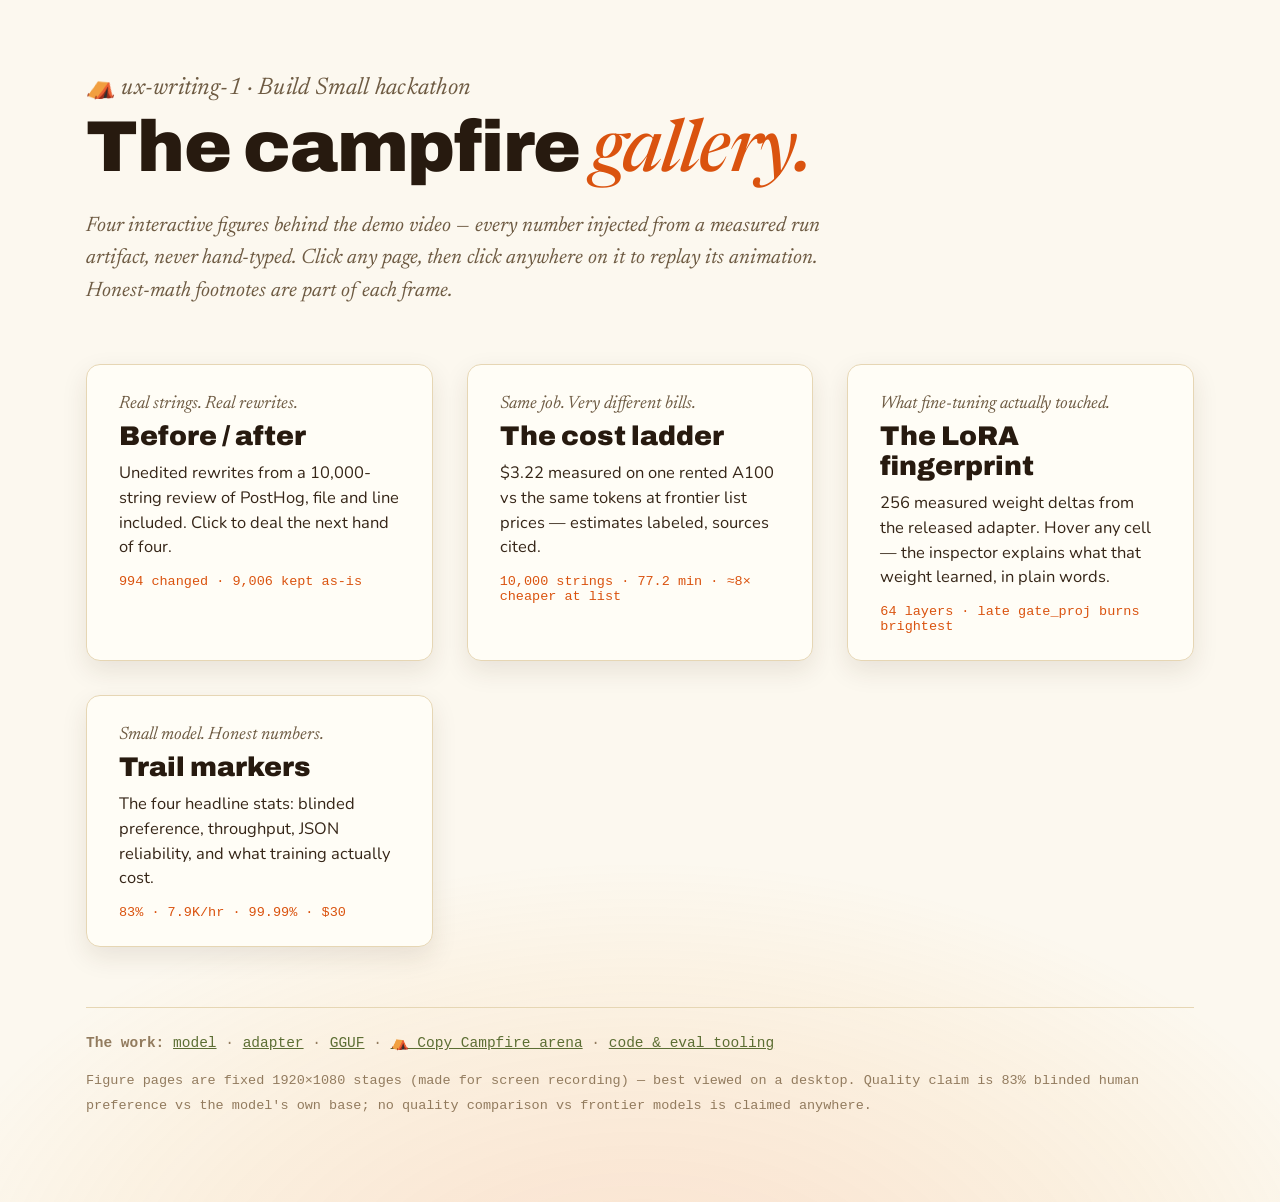
==== docs/video_assets/index.html @ 9c1800ef "feat: campfire gallery hub page for hosted video assets Co-Authored-By: Claude Fable 5 <noreply@anth" ====
<!DOCTYPE html>
<html lang="en">
<head>
<meta charset="utf-8">
<meta name="viewport" content="width=device-width, initial-scale=1">
<title>⛺ ux-writing-1 — the campfire gallery</title>
<link rel="preconnect" href="https://fonts.googleapis.com">
<link href="https://fonts.googleapis.com/css2?family=Archivo:wght@700;900&family=Newsreader:ital,wght@1,500&family=Nunito:wght@400;700;800&display=swap" rel="stylesheet">
<link rel="stylesheet" href="campfire.css">
<style>
/* the gallery hub is a normal scrolling page, not a 1920x1080 stage */
html, body { background: var(--parch-50); }
.hub { position: relative; max-width: 1180px; margin: 0 auto; padding: 72px 36px 80px;
       font-family: var(--font-sans); color: var(--text-body); }
.hub .kicker { font-size: 24px; }
.hub h1 { font-family: var(--font-display); font-weight: 900; font-size: clamp(40px, 6vw, 72px);
          color: var(--text-strong); letter-spacing: -0.015em; line-height: 1.05; margin-top: 10px; }
.hub h1 em { font-family: var(--font-serif); font-style: italic; font-weight: 500; color: var(--fire-600); }
.hub .intro { font-family: var(--font-serif); font-style: italic; font-size: 21px;
              color: var(--text-muted); margin-top: 18px; max-width: 760px; line-height: 1.55; }
.tiles { margin-top: 56px; display: grid; grid-template-columns: repeat(auto-fit, minmax(320px, 1fr)); gap: 34px; }
.tile { display: block; text-decoration: none; background: #FFFDF6; border: 1px solid var(--parch-300);
        border-radius: 14px; padding: 30px 32px 26px; box-shadow: 0 10px 26px rgba(54,38,24,.10);
        transition: transform .25s cubic-bezier(.22,.9,.3,1), box-shadow .25s ease; }
.tile:hover { transform: translateY(-4px) rotate(-0.4deg); box-shadow: 0 18px 38px rgba(54,38,24,.16); }
.tile .t-kick { font-family: var(--font-serif); font-style: italic; font-size: 18px; color: var(--text-muted); }
.tile h2 { font-family: var(--font-display); font-weight: 900; font-size: 27px; color: var(--text-strong); margin-top: 8px; }
.tile p { font-size: 16.5px; line-height: 1.5; color: var(--text-body); margin-top: 10px; }
.tile .t-stat { font-family: var(--font-mono); font-size: 13.5px; color: var(--fire-600); margin-top: 14px; }
.hub .links { margin-top: 60px; border-top: 1px solid var(--parch-300); padding-top: 22px;
              font-family: var(--font-mono); font-size: 14.5px; line-height: 1.9; color: var(--text-faint); }
.hub .links a { color: var(--pine-600); }
.hub .note { font-family: var(--font-mono); font-size: 13.5px; color: var(--text-faint); margin-top: 10px; }
.glow { position: fixed; left: -20vw; right: -20vw; bottom: -46vh; height: 70vh; pointer-events: none;
        background: radial-gradient(58% 100% at 50% 100%, rgba(242,100,27,.16), rgba(238,142,30,.08) 45%, transparent 72%); }
</style>
</head>
<body>
<div class="glow"></div>
<div class="hub">
  <div class="kicker">⛺ ux-writing-1 · Build Small hackathon</div>
  <h1>The campfire <em>gallery.</em></h1>
  <p class="intro">Four interactive figures behind the demo video — every number injected
  from a measured run artifact, never hand-typed. Click any page, then click anywhere on
  it to replay its animation. Honest-math footnotes are part of each frame.</p>

  <div class="tiles">
    <a class="tile" href="before_after.html">
      <div class="t-kick">Real strings. Real rewrites.</div>
      <h2>Before / after</h2>
      <p>Unedited rewrites from a 10,000-string review of PostHog, file and line included.
         Click to deal the next hand of four.</p>
      <div class="t-stat">994 changed · 9,006 kept as-is</div>
    </a>
    <a class="tile" href="cost_compare.html">
      <div class="t-kick">Same job. Very different bills.</div>
      <h2>The cost ladder</h2>
      <p>$3.22 measured on one rented A100 vs the same tokens at frontier list prices —
         estimates labeled, sources cited.</p>
      <div class="t-stat">10,000 strings · 77.2 min · ≈8× cheaper at list</div>
    </a>
    <a class="tile" href="weights_heatmap.html">
      <div class="t-kick">What fine-tuning actually touched.</div>
      <h2>The LoRA fingerprint</h2>
      <p>256 measured weight deltas from the released adapter. Hover any cell — the
         inspector explains what that weight learned, in plain words.</p>
      <div class="t-stat">64 layers · late gate_proj burns brightest</div>
    </a>
    <a class="tile" href="stats_banner.html">
      <div class="t-kick">Small model. Honest numbers.</div>
      <h2>Trail markers</h2>
      <p>The four headline stats: blinded preference, throughput, JSON reliability, and
         what training actually cost.</p>
      <div class="t-stat">83% · 7.9K/hr · 99.99% · $30</div>
    </a>
  </div>

  <div class="links">
    <b>The work:</b>
    <a href="https://huggingface.co/gr33r/ux-writing-1">model</a> ·
    <a href="https://huggingface.co/gr33r/ux-writing-1-lora">adapter</a> ·
    <a href="https://huggingface.co/gr33r/ux-writing-1-GGUF">GGUF</a> ·
    <a href="https://huggingface.co/spaces/build-small-hackathon/copy-campfire">⛺ Copy Campfire arena</a> ·
    <a href="https://github.com/content-designer/ux-writing-1">code &amp; eval tooling</a>
    <div class="note">Figure pages are fixed 1920×1080 stages (made for screen recording) —
    best viewed on a desktop. Quality claim is 83% blinded human preference vs the model's
    own base; no quality comparison vs frontier models is claimed anywhere.</div>
  </div>
</div>
</body>
</html>
---- docs/video_assets/campfire.css ----
/* Copy Campfire design tokens — verbatim from space/app.py — plus the 1920x1080 video stage. */

:root {
  --fire-50: #FFF2E6; --fire-100: #FFE1C6; --fire-200: #FCC596; --fire-300: #FBA968;
  --fire-400: #F7842F; --fire-500: #F2641B; --fire-600: #DA530F; --fire-700: #B23F08;
  --ember-500: #EE8E1E; --gold-400: #D8A94B; --gold-500: #C0892C; --gold-600: #9A6B1E;
  --parch-50: #FCF8EF; --parch-100: #F8F1DF; --parch-200: #F1E7CF; --parch-300: #E6D6B4; --parch-400: #D6C09A;
  --bark-400: #9B7B55; --bark-500: #7A5C3C; --bark-600: #5E4429; --bark-700: #4A3420;
  --bark-800: #362618; --bark-900: #271A0F;
  --pine-500: #6E7B3E; --pine-600: #5C6E33; --pine-700: #45531F;
  --ink-blue: #2F6CB0; --bad-500: #C24A24;
  --text-strong: var(--bark-900); --text-body: var(--bark-800); --text-muted: #6E5B43;
  --text-faint: #927B5E; --text-accent: var(--pine-600);
  --font-display: 'Archivo', system-ui, sans-serif;
  --font-serif: 'Newsreader', Georgia, serif;
  --font-sans: 'Nunito', system-ui, sans-serif;
  --font-mono: ui-monospace, 'SF Mono', Menlo, monospace;
}

* { margin: 0; padding: 0; box-sizing: border-box; }

html, body { background: var(--bark-900); }

/* fixed 1920x1080 stage, centered and scaled to the window for preview */
.stage-wrap {
  position: fixed; inset: 0; display: flex; align-items: center; justify-content: center;
}
.stage {
  width: 1920px; height: 1080px; position: relative; overflow: hidden;
  background:
    radial-gradient(1200px 700px at 50% -10%, #FFFDF6 0%, var(--parch-50) 55%, var(--parch-100) 100%);
  color: var(--text-body); font-family: var(--font-sans);
  box-shadow: 0 0 0 1px var(--parch-300);
}
.stage::after { /* parchment grain */
  content: ""; position: absolute; inset: 0; pointer-events: none; opacity: .35;
  background-image: radial-gradient(var(--parch-200) 0.8px, transparent 0.8px);
  background-size: 26px 26px;
}
.stage::before { /* campfire glow from just below frame */
  content: ""; position: absolute; left: -240px; right: -240px; bottom: -540px; height: 900px;
  pointer-events: none; z-index: 0;
  background: radial-gradient(58% 100% at 50% 100%,
    rgba(242, 100, 27, .22), rgba(238, 142, 30, .12) 42%, rgba(216, 169, 75, .06) 62%, transparent 75%);
}

/* ambient embers drifting up the whole stage — pure CSS, deterministic */
.stage-embers { position: absolute; inset: 0; pointer-events: none; overflow: hidden; }
.stage-embers i {
  position: absolute; bottom: -16px; border-radius: 50%;
  background: radial-gradient(circle at 35% 35%, var(--fire-200), var(--ember-500) 60%, transparent 75%);
  opacity: 0; animation: rise-far linear infinite;
}
@keyframes rise-far {
  0%   { transform: translateY(0) translateX(0) scale(1); opacity: 0; }
  6%   { opacity: .55; }
  55%  { opacity: .3; }
  100% { transform: translateY(-1160px) translateX(var(--drift, 30px)) scale(.35); opacity: 0; }
}
.stage-embers i:nth-child(1)  { left: 6%;  width: 7px;  height: 7px;  animation-duration: 13s; animation-delay: 0s;   --drift: 44px; }
.stage-embers i:nth-child(2)  { left: 14%; width: 5px;  height: 5px;  animation-duration: 17s; animation-delay: 4s;   --drift: -36px; }
.stage-embers i:nth-child(3)  { left: 24%; width: 9px;  height: 9px;  animation-duration: 11s; animation-delay: 7s;   --drift: 24px; }
.stage-embers i:nth-child(4)  { left: 33%; width: 5px;  height: 5px;  animation-duration: 19s; animation-delay: 2s;   --drift: -52px; }
.stage-embers i:nth-child(5)  { left: 45%; width: 8px;  height: 8px;  animation-duration: 12s; animation-delay: 9s;   --drift: 38px; }
.stage-embers i:nth-child(6)  { left: 52%; width: 6px;  height: 6px;  animation-duration: 16s; animation-delay: 1s;   --drift: -20px; }
.stage-embers i:nth-child(7)  { left: 61%; width: 10px; height: 10px; animation-duration: 10s; animation-delay: 5s;   --drift: 56px; }
.stage-embers i:nth-child(8)  { left: 70%; width: 5px;  height: 5px;  animation-duration: 18s; animation-delay: 11s;  --drift: -30px; }
.stage-embers i:nth-child(9)  { left: 79%; width: 7px;  height: 7px;  animation-duration: 14s; animation-delay: 3s;   --drift: 26px; }
.stage-embers i:nth-child(10) { left: 87%; width: 6px;  height: 6px;  animation-duration: 15s; animation-delay: 8s;   --drift: -44px; }
.stage-embers i:nth-child(11) { left: 93%; width: 8px;  height: 8px;  animation-duration: 12s; animation-delay: 6s;   --drift: 20px; }
.stage-embers i:nth-child(12) { left: 39%; width: 4px;  height: 4px;  animation-duration: 21s; animation-delay: 13s;  --drift: 48px; }

/* italic accent word in headlines */
.headline em {
  font-family: var(--font-serif); font-style: italic; font-weight: 500;
  color: var(--fire-600); letter-spacing: 0;
}

.kicker {
  font-family: var(--font-serif); font-style: italic; font-size: 30px;
  color: var(--text-muted); letter-spacing: .01em;
}
.headline {
  font-family: var(--font-display); font-weight: 900; color: var(--text-strong);
  letter-spacing: -0.015em; line-height: 1.04;
}
.footnote {
  position: absolute; left: 90px; right: 90px; bottom: 34px;
  font-family: var(--font-mono); font-size: 17px; line-height: 1.55;
  color: var(--text-faint); border-top: 1px solid var(--parch-300); padding-top: 16px;
}
.footnote b { color: var(--text-muted); font-weight: 600; }

.brand {
  position: absolute; top: 44px; right: 90px; display: flex; align-items: center; gap: 12px;
  font-family: var(--font-display); font-weight: 900; font-size: 26px; color: var(--bark-700);
}
.brand .flame { font-size: 30px; }

/* ember particles */
.ember {
  position: absolute; bottom: -12px; border-radius: 50%;
  background: radial-gradient(circle at 35% 35%, var(--fire-200), var(--ember-500) 60%, transparent 75%);
  opacity: 0; pointer-events: none;
  animation: rise linear infinite;
}
@keyframes rise {
  0%   { transform: translateY(0) translateX(0) scale(1);   opacity: 0; }
  8%   { opacity: .85; }
  60%  { opacity: .5; }
  100% { transform: translateY(-260px) translateX(var(--drift, 24px)) scale(.45); opacity: 0; }
}

.replay-hint {
  position: absolute; top: 48px; left: 90px;
  font-family: var(--font-mono); font-size: 15px; color: var(--text-faint);
  animation: hintfade 6s forwards; /* disappears before any recorded take */
}
@keyframes hintfade { 0%, 70% { opacity: .75; } 100% { opacity: 0; } }
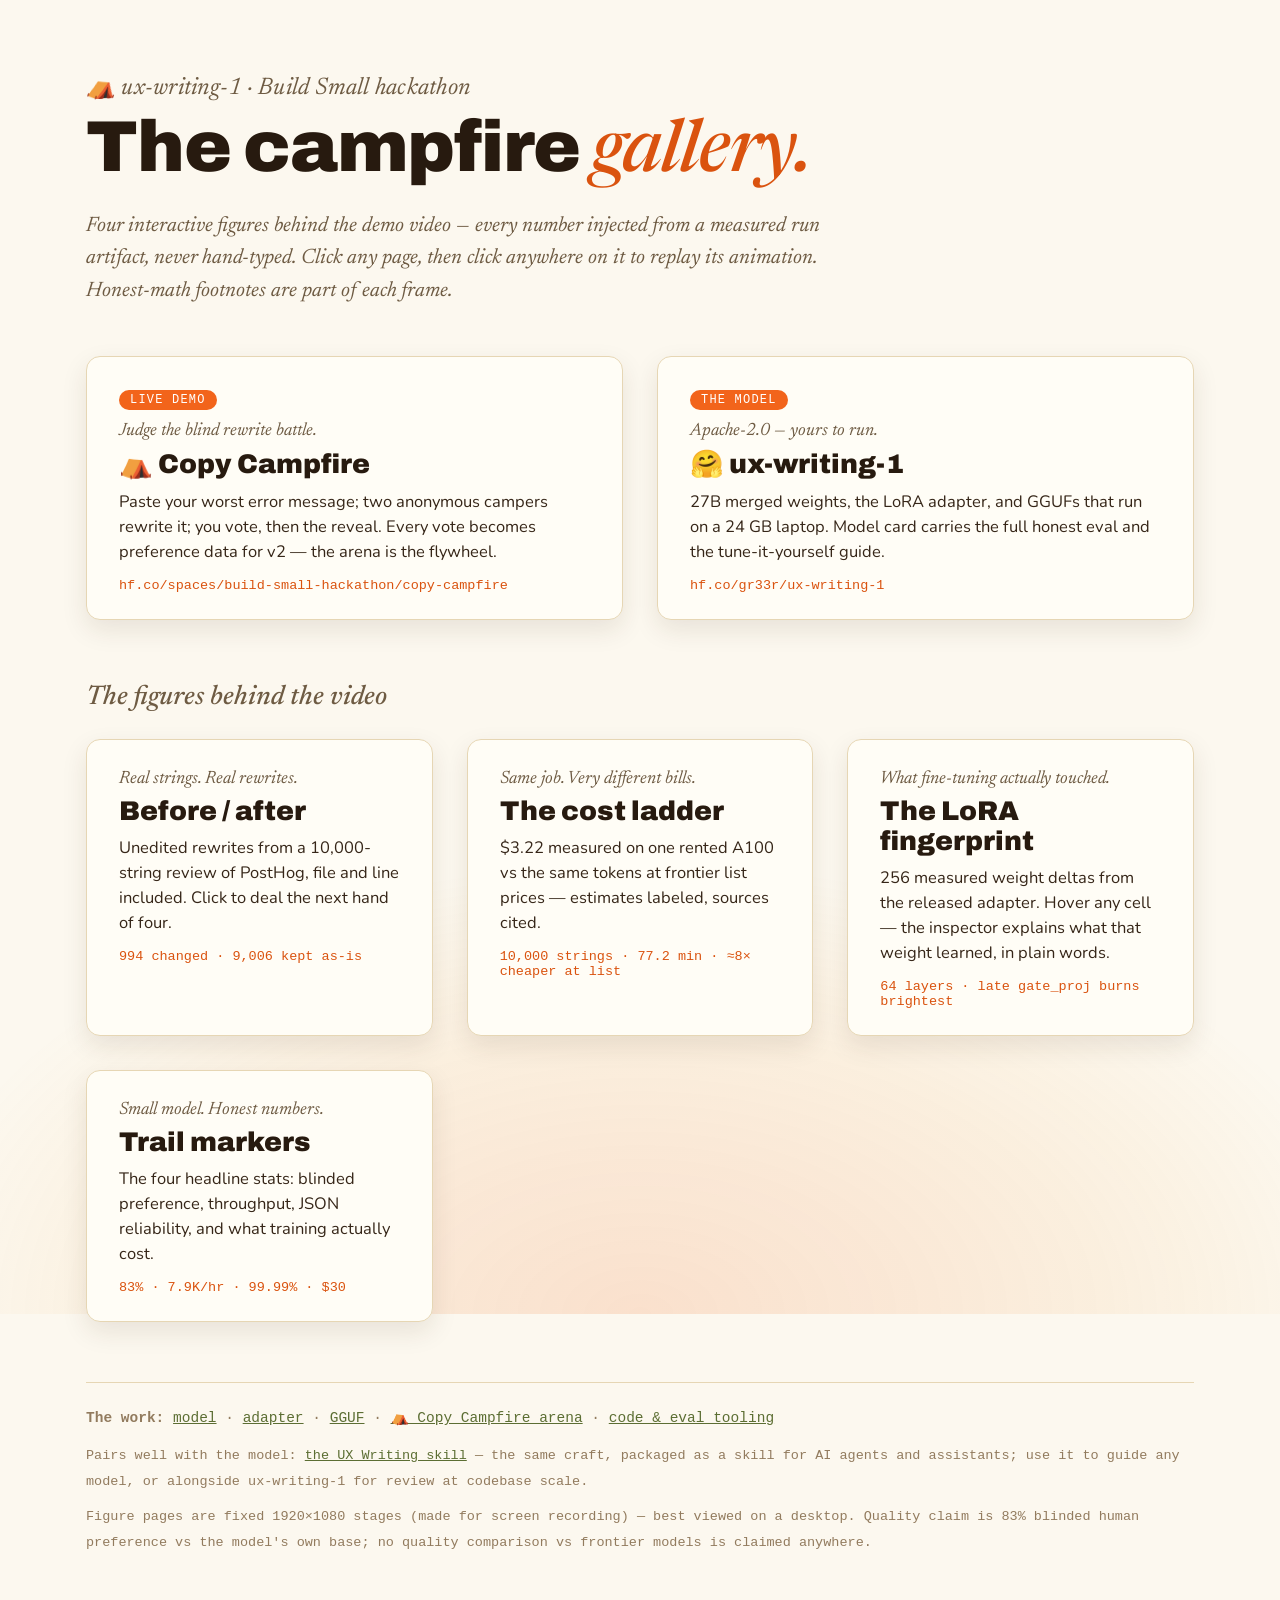
==== commit d761f71a: "feat: gallery live-demo + model cards, skill pairing link; outline finalized Prominent click-through" ====
--- a/docs/video_assets/index.html
+++ b/docs/video_assets/index.html
@@ -18,7 +18,16 @@
 .hub h1 em { font-family: var(--font-serif); font-style: italic; font-weight: 500; color: var(--fire-600); }
 .hub .intro { font-family: var(--font-serif); font-style: italic; font-size: 21px;
               color: var(--text-muted); margin-top: 18px; max-width: 760px; line-height: 1.55; }
-.tiles { margin-top: 56px; display: grid; grid-template-columns: repeat(auto-fit, minmax(320px, 1fr)); gap: 34px; }
+.live { margin-top: 48px; display: grid; grid-template-columns: repeat(auto-fit, minmax(360px, 1fr)); gap: 34px; }
+.live-tile { border-top: 5px solid var(--fire-500); background:
+  linear-gradient(180deg, #FFF8EE, #FFFDF6 55%); }
+.live-tile h2 { font-size: 31px; }
+.live-tile .t-chip { display: inline-block; font-family: var(--font-mono); font-size: 12px;
+  letter-spacing: .1em; text-transform: uppercase; color: #fff; background: var(--fire-500);
+  border-radius: 999px; padding: 3px 11px; margin-bottom: 12px; }
+.section { font-family: var(--font-serif); font-style: italic; font-weight: 500; font-size: 27px;
+  color: var(--text-muted); margin-top: 64px; }
+.tiles { margin-top: 28px; display: grid; grid-template-columns: repeat(auto-fit, minmax(320px, 1fr)); gap: 34px; }
 .tile { display: block; text-decoration: none; background: #FFFDF6; border: 1px solid var(--parch-300);
         border-radius: 14px; padding: 30px 32px 26px; box-shadow: 0 10px 26px rgba(54,38,24,.10);
         transition: transform .25s cubic-bezier(.22,.9,.3,1), box-shadow .25s ease; }
@@ -44,6 +53,26 @@
   from a measured run artifact, never hand-typed. Click any page, then click anywhere on
   it to replay its animation. Honest-math footnotes are part of each frame.</p>
 
+  <div class="live">
+    <a class="tile live-tile" href="https://huggingface.co/spaces/build-small-hackathon/copy-campfire">
+      <span class="t-chip">live demo</span>
+      <div class="t-kick">Judge the blind rewrite battle.</div>
+      <h2>⛺ Copy Campfire</h2>
+      <p>Paste your worst error message; two anonymous campers rewrite it; you vote, then
+         the reveal. Every vote becomes preference data for v2 — the arena is the flywheel.</p>
+      <div class="t-stat">hf.co/spaces/build-small-hackathon/copy-campfire</div>
+    </a>
+    <a class="tile live-tile" href="https://huggingface.co/gr33r/ux-writing-1">
+      <span class="t-chip">the model</span>
+      <div class="t-kick">Apache-2.0 — yours to run.</div>
+      <h2>🤗 ux-writing-1</h2>
+      <p>27B merged weights, the LoRA adapter, and GGUFs that run on a 24&nbsp;GB laptop.
+         Model card carries the full honest eval and the tune-it-yourself guide.</p>
+      <div class="t-stat">hf.co/gr33r/ux-writing-1</div>
+    </a>
+  </div>
+
+  <h3 class="section">The figures behind the video</h3>
   <div class="tiles">
     <a class="tile" href="before_after.html">
       <div class="t-kick">Real strings. Real rewrites.</div>
@@ -82,6 +111,10 @@
     <a href="https://huggingface.co/gr33r/ux-writing-1-GGUF">GGUF</a> ·
     <a href="https://huggingface.co/spaces/build-small-hackathon/copy-campfire">⛺ Copy Campfire arena</a> ·
     <a href="https://github.com/content-designer/ux-writing-1">code &amp; eval tooling</a>
+    <div class="note">Pairs well with the model:
+    <a href="https://content-designer.github.io/ux-writing-skill/">the UX Writing skill</a> —
+    the same craft, packaged as a skill for AI agents and assistants; use it to guide any
+    model, or alongside ux-writing-1 for review at codebase scale.</div>
     <div class="note">Figure pages are fixed 1920×1080 stages (made for screen recording) —
     best viewed on a desktop. Quality claim is 83% blinded human preference vs the model's
     own base; no quality comparison vs frontier models is claimed anywhere.</div>
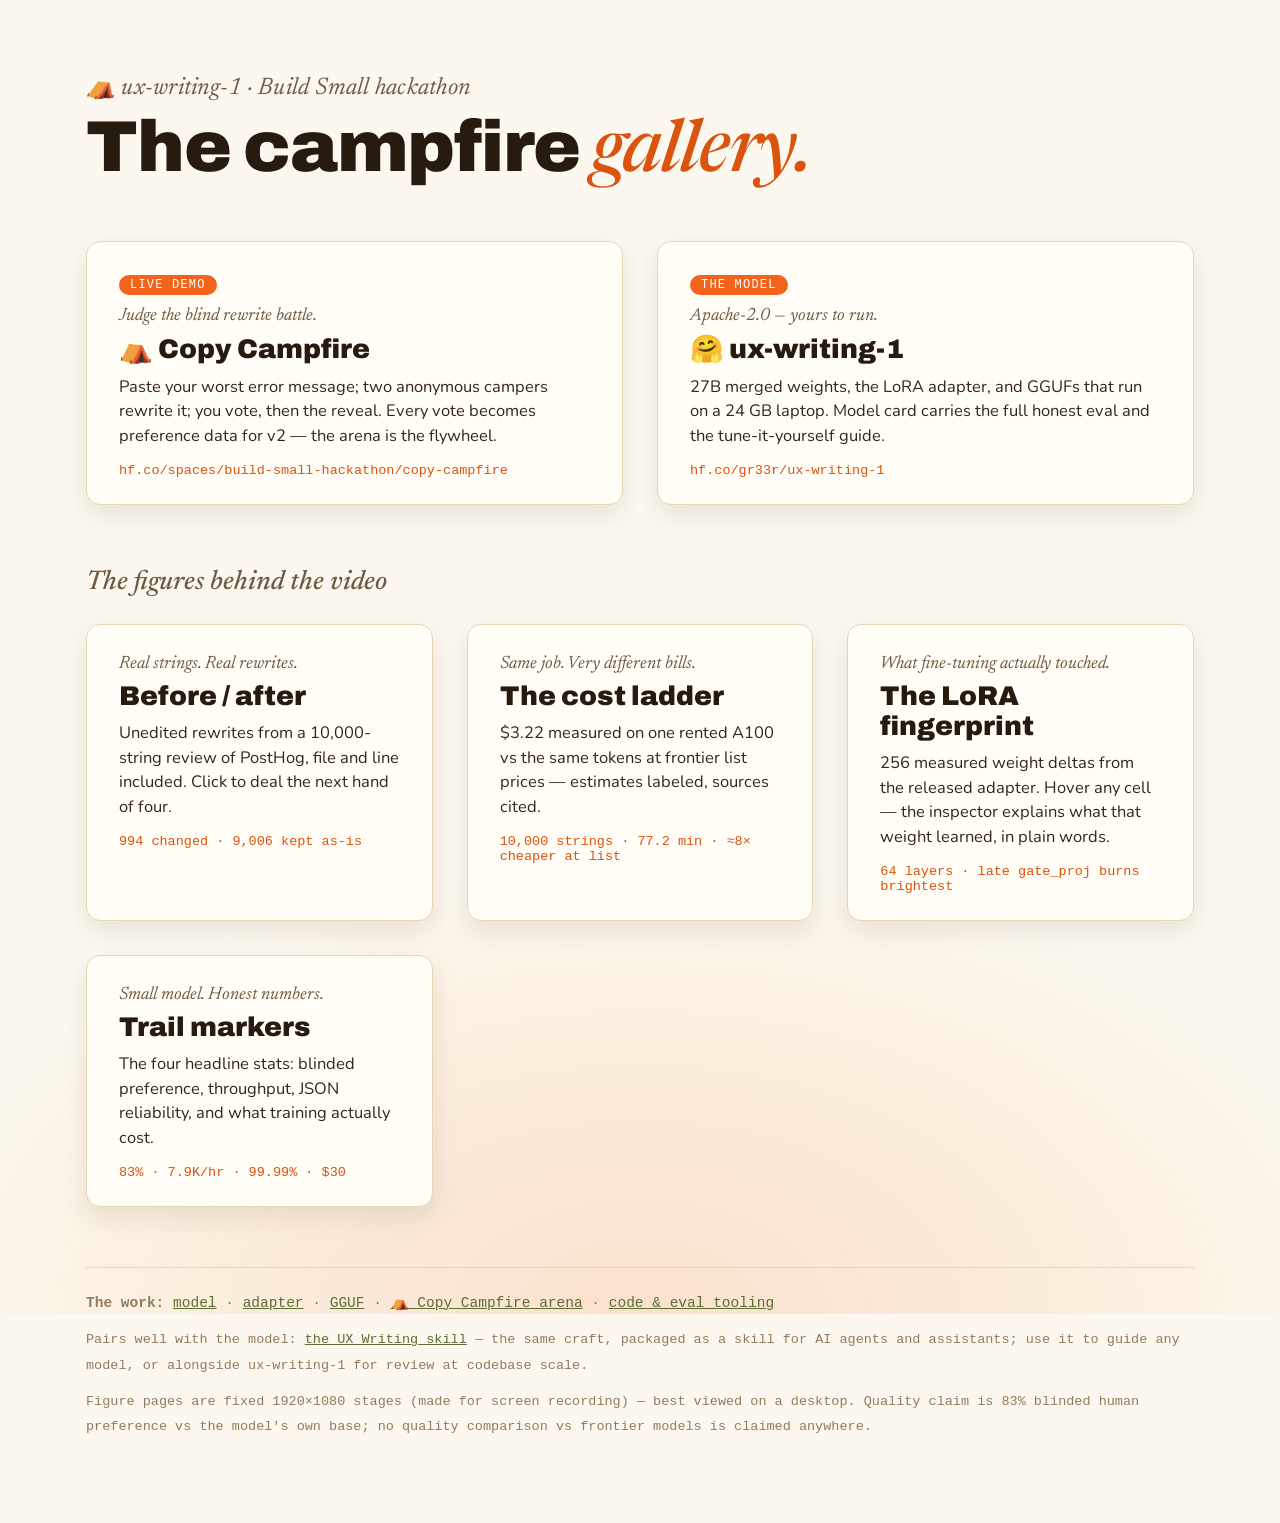
==== commit 444d3aa9: "Remove intro paragraph from gallery home Co-Authored-By: Claude Fable 5 <noreply@anthropic.com>" ====
--- a/docs/video_assets/index.html
+++ b/docs/video_assets/index.html
@@ -49,9 +49,6 @@
 <div class="hub">
   <div class="kicker">⛺ ux-writing-1 · Build Small hackathon</div>
   <h1>The campfire <em>gallery.</em></h1>
-  <p class="intro">Four interactive figures behind the demo video — every number injected
-  from a measured run artifact, never hand-typed. Click any page, then click anywhere on
-  it to replay its animation. Honest-math footnotes are part of each frame.</p>
 
   <div class="live">
     <a class="tile live-tile" href="https://huggingface.co/spaces/build-small-hackathon/copy-campfire">
--- a/docs/video_assets/campfire.css
+++ b/docs/video_assets/campfire.css
@@ -19,7 +19,7 @@
 
 * { margin: 0; padding: 0; box-sizing: border-box; }
 
-html, body { background: var(--bark-900); }
+html, body { background: var(--parch-100); }
 
 /* fixed 1920x1080 stage, centered and scaled to the window for preview */
 .stage-wrap {
@@ -30,7 +30,8 @@
   background:
     radial-gradient(1200px 700px at 50% -10%, #FFFDF6 0%, var(--parch-50) 55%, var(--parch-100) 100%);
   color: var(--text-body); font-family: var(--font-sans);
-  box-shadow: 0 0 0 1px var(--parch-300);
+  box-shadow: 0 0 0 1px var(--parch-300), 0 26px 70px rgba(54, 38, 24, .16);
+  border-radius: 4px;
 }
 .stage::after { /* parchment grain */
   content: ""; position: absolute; inset: 0; pointer-events: none; opacity: .35;
@@ -112,8 +113,22 @@
 }
 
 .replay-hint {
-  position: absolute; top: 48px; left: 90px;
+  position: absolute; top: 54px; left: 50%; transform: translateX(-50%);
   font-family: var(--font-mono); font-size: 15px; color: var(--text-faint);
   animation: hintfade 6s forwards; /* disappears before any recorded take */
 }
 @keyframes hintfade { 0%, 70% { opacity: .75; } 100% { opacity: 0; } }
+
+/* home / back-to-gallery control — mirrors the brand pill, top-left. Subtle by
+   default so it stays out of clean recordings; full on hover. */
+.home-btn {
+  position: absolute; top: 40px; left: 90px; z-index: 6;
+  display: inline-flex; align-items: center; gap: 9px;
+  font-family: var(--font-display); font-weight: 900; font-size: 18px;
+  color: var(--bark-700); text-decoration: none;
+  background: #FFFDF6; border: 1px solid var(--parch-300); border-radius: 999px;
+  padding: 8px 17px 8px 14px; box-shadow: 0 6px 16px rgba(54, 38, 24, .12);
+  opacity: .62; transition: opacity .18s ease, transform .18s ease, box-shadow .18s ease;
+}
+.home-btn:hover { opacity: 1; transform: translateY(-1px); box-shadow: 0 9px 22px rgba(54, 38, 24, .18); }
+.home-btn .flame { font-size: 20px; }
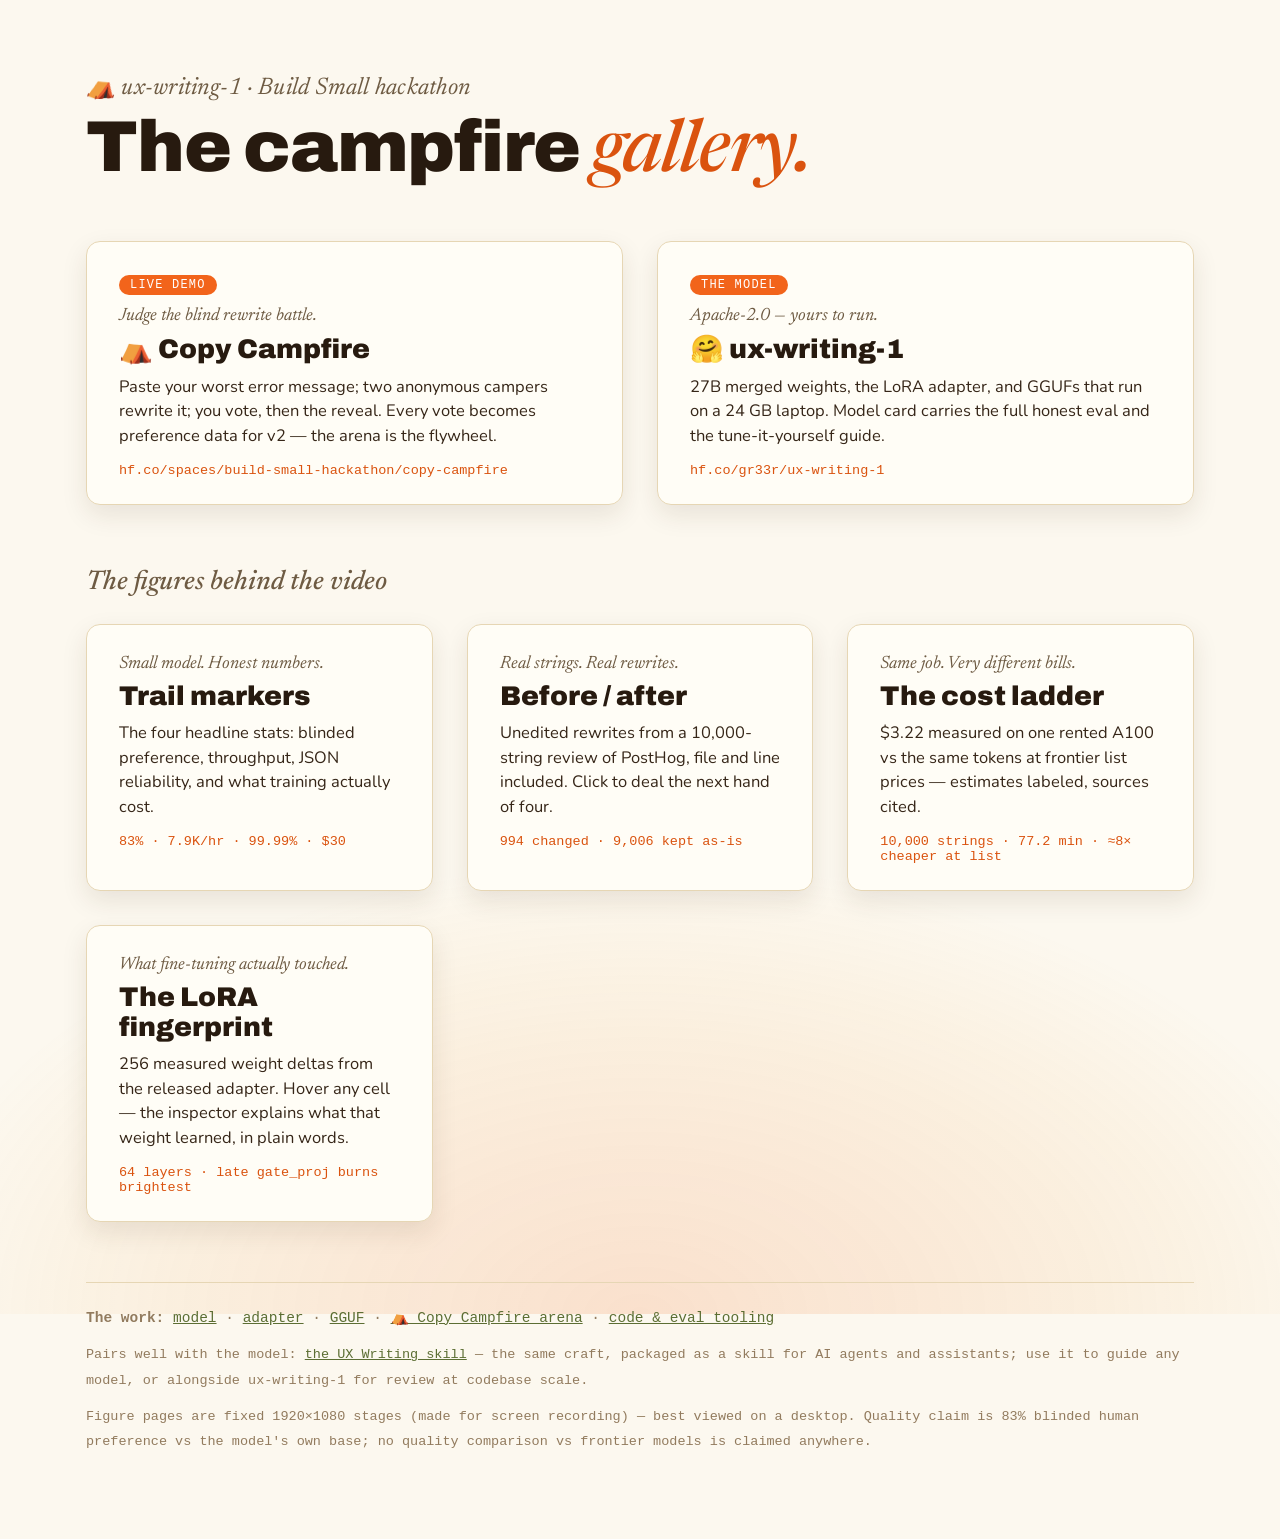
==== commit 3a6d4dc0: "Reorder gallery cards: Trail markers, Before/after, cost ladder, fingerprint Co-Authored-By: Claude " ====
--- a/docs/video_assets/index.html
+++ b/docs/video_assets/index.html
@@ -2,6 +2,7 @@
 <html lang="en">
 <head>
 <meta charset="utf-8">
+<link rel="icon" href="data:image/svg+xml,<svg xmlns='http://www.w3.org/2000/svg' viewBox='0 0 100 100'><text y='.9em' font-size='90'>⛺</text></svg>">
 <meta name="viewport" content="width=device-width, initial-scale=1">
 <title>⛺ ux-writing-1 — the campfire gallery</title>
 <link rel="preconnect" href="https://fonts.googleapis.com">
@@ -71,6 +72,13 @@
 
   <h3 class="section">The figures behind the video</h3>
   <div class="tiles">
+    <a class="tile" href="stats_banner.html">
+      <div class="t-kick">Small model. Honest numbers.</div>
+      <h2>Trail markers</h2>
+      <p>The four headline stats: blinded preference, throughput, JSON reliability, and
+         what training actually cost.</p>
+      <div class="t-stat">83% · 7.9K/hr · 99.99% · $30</div>
+    </a>
     <a class="tile" href="before_after.html">
       <div class="t-kick">Real strings. Real rewrites.</div>
       <h2>Before / after</h2>
@@ -92,13 +100,6 @@
          inspector explains what that weight learned, in plain words.</p>
       <div class="t-stat">64 layers · late gate_proj burns brightest</div>
     </a>
-    <a class="tile" href="stats_banner.html">
-      <div class="t-kick">Small model. Honest numbers.</div>
-      <h2>Trail markers</h2>
-      <p>The four headline stats: blinded preference, throughput, JSON reliability, and
-         what training actually cost.</p>
-      <div class="t-stat">83% · 7.9K/hr · 99.99% · $30</div>
-    </a>
   </div>
 
   <div class="links">
